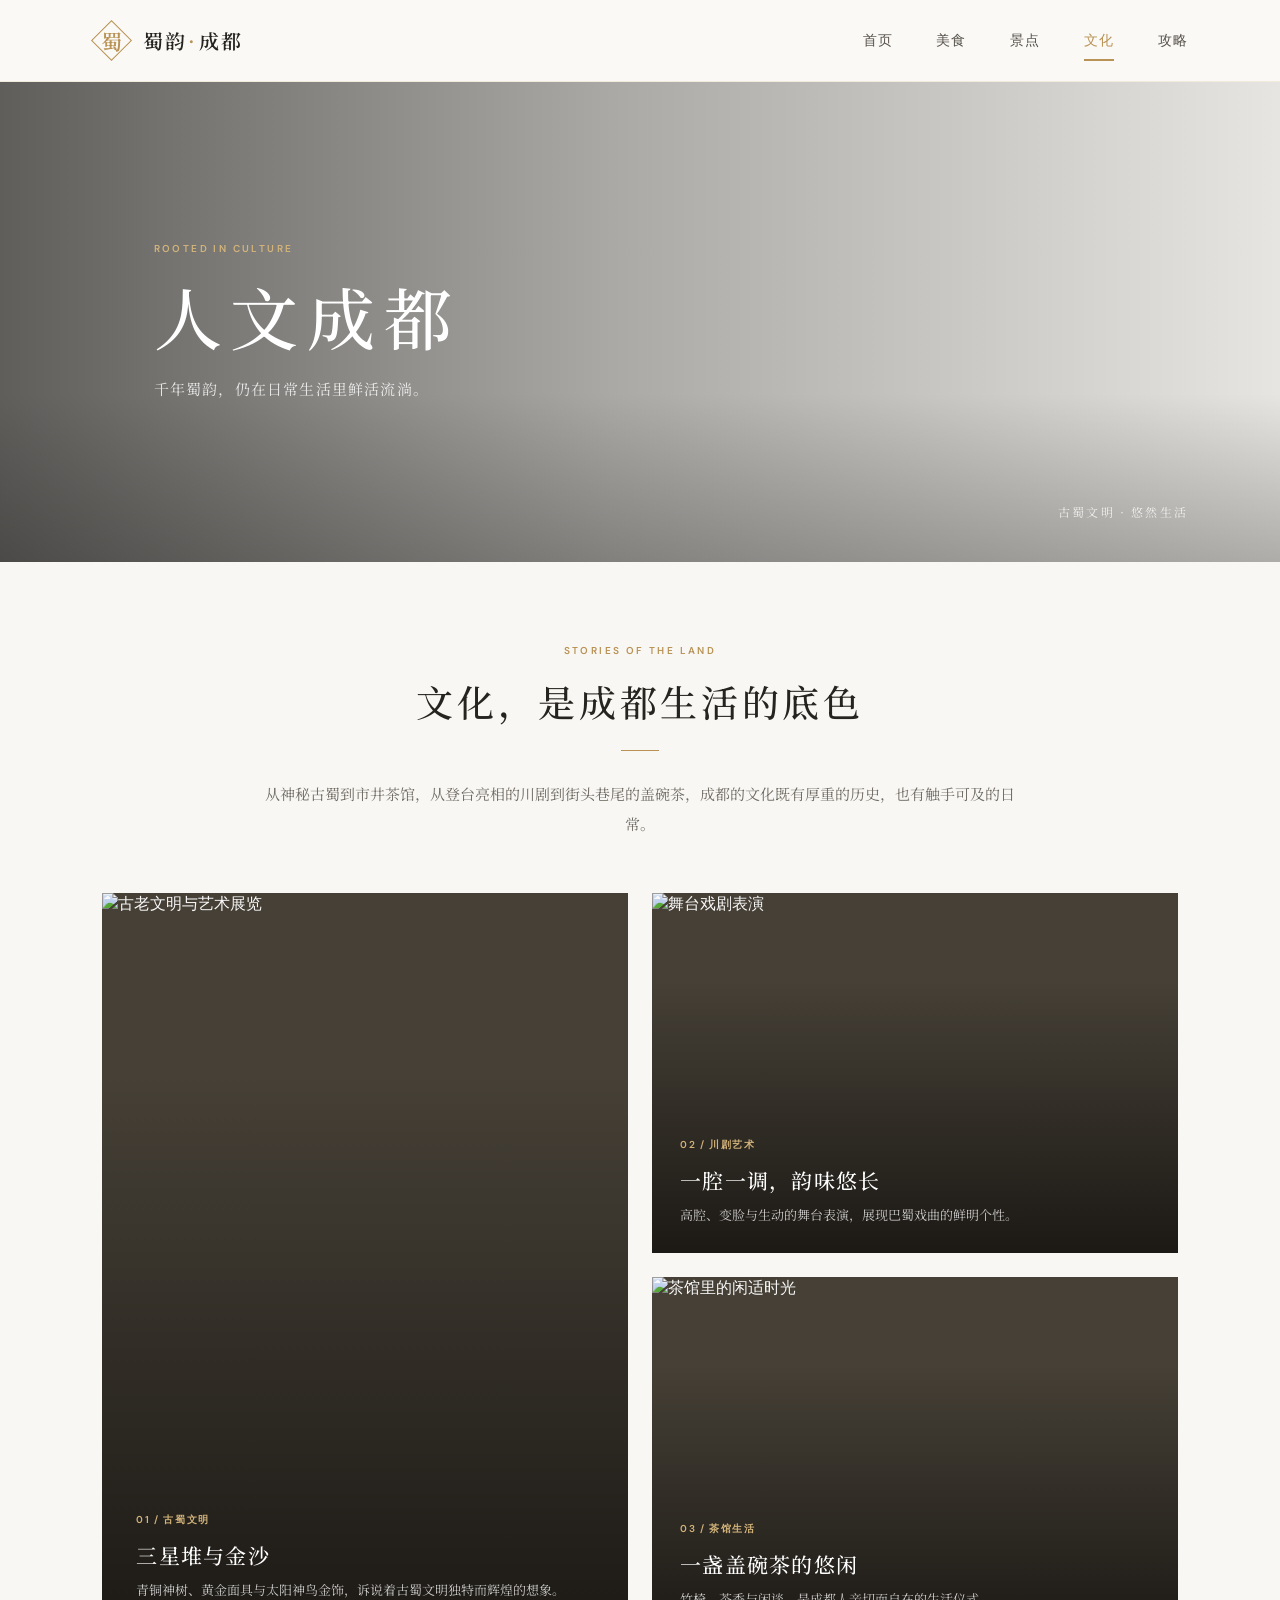
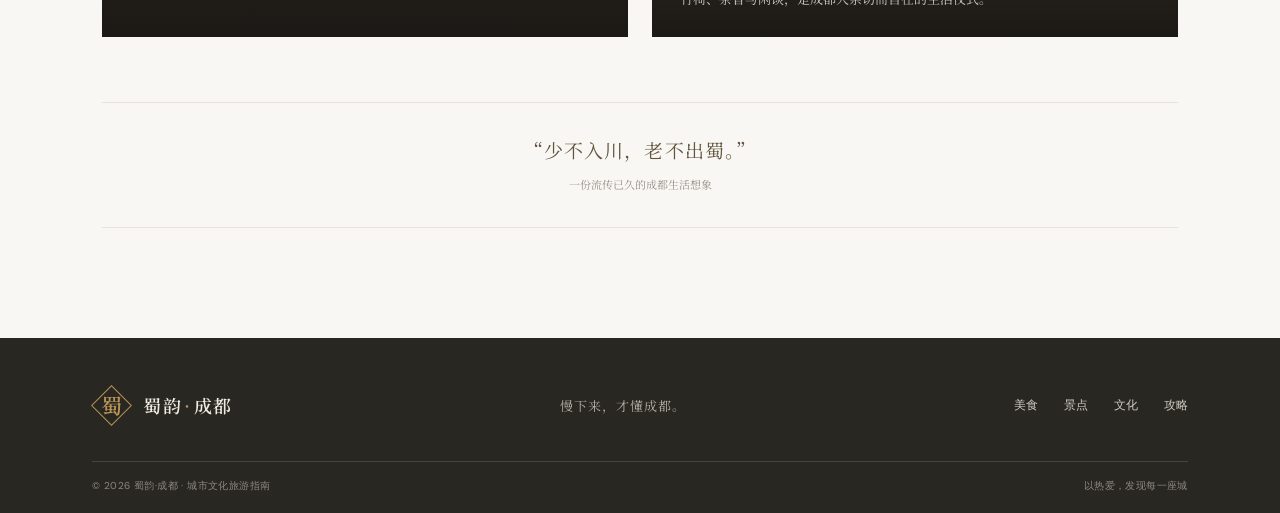
==== culture.html @ 1a60a440 "初始化：蜀韵·成都 旅游文化站点 共 7 个文件：index / food / sights / culture / travel 五个页面 + style.css + script.js" ====
<!doctype html>
<html lang="zh-CN">
<head>
  <meta charset="utf-8">
  <meta name="viewport" content="width=device-width, initial-scale=1">
  <meta name="description" content="读懂古蜀文明、川剧艺术与成都闲适生活。">
  <title>人文成都 — 蜀韵·成都</title>
  <link rel="stylesheet" href="style.css">
  <script src="script.js" defer></script>
</head>
<body>
  <header class="site-header">
    <a class="brand" href="index.html" aria-label="蜀韵成都首页"><span class="brand-mark" aria-hidden="true">蜀</span><span class="brand-name">蜀韵<span>·</span>成都</span></a>
    <button class="menu-toggle" type="button" aria-label="打开导航菜单" aria-expanded="false"><span></span><span></span></button>
    <nav class="main-nav" aria-label="主导航"><a href="index.html">首页</a><a href="food.html">美食</a><a href="sights.html">景点</a><a class="active" aria-current="page" href="culture.html">文化</a><a href="travel.html">攻略</a></nav>
  </header>
  <main>
    <section class="page-hero" style="--page-image: url('https://images.unsplash.com/photo-1513364776144-60967b0f800f?auto=format&fit=crop&w=2000&q=85')">
      <div class="page-hero-shade"></div><div class="page-hero-copy"><p class="eyebrow">ROOTED IN CULTURE</p><h1>人文成都</h1><p>千年蜀韵，仍在日常生活里鲜活流淌。</p></div>
      <span class="page-hero-note">古蜀文明 · 悠然生活</span>
    </section>
    <section class="section-wrap content-section">
      <div class="section-heading"><p class="eyebrow eyebrow-dark">STORIES OF THE LAND</p><h2>文化，是成都生活的底色</h2><span class="heading-rule"></span></div>
      <p class="lead-copy">从神秘古蜀到市井茶馆，从登台亮相的川剧到街头巷尾的盖碗茶，成都的文化既有厚重的历史，也有触手可及的日常。</p>
      <div class="culture-grid">
        <article class="culture-card culture-large"><img src="https://images.unsplash.com/photo-1577083552431-6e5fd01aa342?auto=format&fit=crop&w=1200&q=85" alt="古老文明与艺术展览" loading="lazy"><div><span class="card-kicker">01 / 古蜀文明</span><h3>三星堆与金沙</h3><p>青铜神树、黄金面具与太阳神鸟金饰，诉说着古蜀文明独特而辉煌的想象。</p></div></article>
        <article class="culture-card"><img src="https://images.unsplash.com/photo-1503095396549-807759245b35?auto=format&fit=crop&w=900&q=80" alt="舞台戏剧表演" loading="lazy"><div><span class="card-kicker">02 / 川剧艺术</span><h3>一腔一调，韵味悠长</h3><p>高腔、变脸与生动的舞台表演，展现巴蜀戏曲的鲜明个性。</p></div></article>
        <article class="culture-card"><img src="https://images.unsplash.com/photo-1511537190424-bbbab87ac5eb?auto=format&fit=crop&w=900&q=80" alt="茶馆里的闲适时光" loading="lazy"><div><span class="card-kicker">03 / 茶馆生活</span><h3>一盏盖碗茶的悠闲</h3><p>竹椅、茶香与闲谈，是成都人亲切而自在的生活仪式。</p></div></article>
      </div>
      <div class="quote-band"><p>“少不入川，老不出蜀。”</p><span>一份流传已久的成都生活想象</span></div>
    </section>
  </main>
  <footer class="site-footer"><div class="footer-main"><a class="brand footer-brand" href="index.html"><span class="brand-mark" aria-hidden="true">蜀</span><span class="brand-name">蜀韵<span>·</span>成都</span></a><p>慢下来，才懂成都。</p><nav class="footer-nav" aria-label="页尾导航"><a href="food.html">美食</a><a href="sights.html">景点</a><a href="culture.html">文化</a><a href="travel.html">攻略</a></nav></div><div class="footer-bottom"><span>© 2026 蜀韵·成都 · 城市文化旅游指南</span><span>以热爱，发现每一座城</span></div></footer>
</body>
</html>
---- style.css ----
@import url('https://fonts.googleapis.com/css2?family=DM+Sans:wght@400;500;600;700&family=Noto+Serif+SC:wght@400;500;600;700&display=swap');

:root {
  --ink: #26241f;
  --muted: #77736b;
  --paper: #f8f7f3;
  --gold: #b99255;
  --gold-light: #d2b37a;
  --line: #e8e3d8;
  --serif: "Noto Serif SC", "Songti SC", serif;
  --sans: "DM Sans", "Microsoft YaHei", sans-serif;
}

* { box-sizing: border-box; }
html { scroll-behavior: smooth; }
body { margin: 0; color: var(--ink); background: var(--paper); font-family: var(--sans); -webkit-font-smoothing: antialiased; }
a { color: inherit; text-decoration: none; }
button { font: inherit; }
img { display: block; max-width: 100%; }

.site-header {
  position: relative; z-index: 20; height: 82px; padding: 0 7.2%;
  display: flex; align-items: center; justify-content: space-between;
  background: rgba(250, 249, 246, .97); border-bottom: 1px solid rgba(185, 146, 85, .15);
}
.brand { display: inline-flex; align-items: center; gap: 12px; }
.brand-mark {
  position: relative; width: 39px; height: 39px; display: grid; place-items: center;
  color: var(--gold); font: 600 21px var(--serif);
}
.brand-mark::before { position: absolute; content: ""; inset: 5px; border: 1px solid var(--gold); transform: rotate(45deg); }
.brand-name { font: 600 20px var(--serif); letter-spacing: .08em; }
.brand-name span { color: var(--gold); padding: 0 2px; }
.main-nav { display: flex; align-items: center; gap: clamp(24px, 3.4vw, 52px); height: 100%; }
.main-nav a { height: 100%; display: grid; align-items: center; position: relative; font-size: 14px; letter-spacing: .08em; color: #555149; transition: color .2s ease; }
.main-nav a:hover, .main-nav a.active { color: var(--gold); }
.main-nav a.active::after { position: absolute; content: ""; height: 2px; bottom: 20px; left: 0; right: 0; background: var(--gold); }
.menu-toggle { display: none; }

.hero { position: relative; min-height: min(760px, calc(100svh - 82px)); height: 690px; max-height: 820px; overflow: hidden; color: white; background: #37342e; }
.hero-slide { position: absolute; inset: 0; display: flex; align-items: center; padding: 0 12%; opacity: 0; visibility: hidden; background-image: var(--hero-image); background-position: center; background-size: cover; transition: opacity .8s ease, visibility .8s ease; }
.hero-slide.is-active { opacity: 1; visibility: visible; }
.hero-shade, .page-hero-shade { position: absolute; inset: 0; background: linear-gradient(90deg, rgba(20, 19, 17, .67) 0%, rgba(20, 19, 17, .34) 48%, rgba(20, 19, 17, .08) 100%), linear-gradient(0deg, rgba(20, 19, 17, .27), transparent 35%); }
.hero-copy { position: relative; z-index: 1; max-width: 680px; padding-bottom: 25px; animation: rise .75s both; }
.eyebrow { margin: 0 0 17px; color: var(--gold-light); font: 600 10px var(--sans); letter-spacing: .24em; }
.hero h1, .hero h2, .page-hero h1 { margin: 0; font: 500 clamp(42px, 6vw, 78px)/1.3 var(--serif); letter-spacing: .13em; }
.hero h1 span { color: var(--gold-light); }
.hero-subtitle { margin: 19px 0 32px; color: rgba(255,255,255,.82); font: 400 clamp(14px, 1.4vw, 17px)/1.9 var(--serif); letter-spacing: .07em; }
.button { display: inline-flex; gap: 25px; align-items: center; padding: 14px 20px; font-size: 12px; letter-spacing: .1em; transition: background .2s, color .2s; }
.button-gold { border: 1px solid var(--gold-light); color: #fff; background: rgba(185,146,85,.12); }
.button-gold:hover { background: var(--gold); }
.button span { font-size: 18px; }
.hero-caption, .page-hero-note { position: absolute; z-index: 2; right: 7.2%; bottom: 42px; color: rgba(255,255,255,.78); font: 12px var(--serif); letter-spacing: .18em; }
.hero-controls { position: absolute; z-index: 3; left: 7.2%; bottom: 34px; display: flex; align-items: center; gap: 18px; }
.hero-arrow { width: 34px; height: 34px; border: 1px solid rgba(255,255,255,.4); border-radius: 50%; color: white; background: transparent; cursor: pointer; transition: background .2s; }
.hero-arrow:hover { background: rgba(185,146,85,.7); }
.hero-dots { display: flex; gap: 9px; }
.hero-dot { width: 22px; height: 2px; border: 0; padding: 0; background: rgba(255,255,255,.45); cursor: pointer; transition: width .25s, background .25s; }
.hero-dot.is-active { width: 40px; background: var(--gold-light); }
.hero-index { position: absolute; right: 7.2%; top: 50%; color: rgba(255,255,255,.65); font-size: 11px; letter-spacing: .12em; writing-mode: vertical-rl; }
.hero-index strong { color: #fff; font-size: 15px; }

.section-wrap { width: min(1120px, 84%); margin: 0 auto; }
.intro-section, .discover-section { padding-top: 104px; padding-bottom: 108px; }
.section-heading { margin-bottom: 42px; text-align: center; }
.eyebrow-dark { color: var(--gold); }
.section-heading h2, .video-heading h2 { margin: 0; font: 500 clamp(25px, 3vw, 37px)/1.5 var(--serif); letter-spacing: .1em; }
.heading-rule { display: block; width: 38px; height: 1px; margin: 20px auto 0; background: var(--gold); }
.intro-grid { display: grid; grid-template-columns: 1fr 1.05fr; gap: 7.5%; align-items: center; }
.intro-image { min-height: 425px; background: center/cover url("https://images.unsplash.com/photo-1547981609-4b6bfe67ca0b?auto=format&fit=crop&w=1200&q=85"); }
.image-card { position: relative; }
.image-card::after { position: absolute; content: ""; inset: 14px -14px -14px 14px; border: 1px solid var(--gold); z-index: -1; }
.intro-copy p { margin: 0 0 17px; color: #69665f; font: 14px/2.1 var(--serif); text-align: justify; }
.text-link { display: inline-flex; align-items: center; gap: 18px; margin-top: 10px; padding-bottom: 7px; border-bottom: 1px solid var(--gold); color: #8d6a35; font: 13px var(--serif); letter-spacing: .05em; }
.text-link span { font-size: 18px; transition: transform .2s; }
.text-link:hover span { transform: translateX(4px); }

.video-section { padding: 85px 0 95px; color: #fff; background: #282722; }
.video-wrap { width: min(1000px, 84%); margin: auto; }
.video-heading { margin-bottom: 32px; text-align: center; }
.video-heading h2 { font-size: clamp(25px, 3vw, 34px); }
.video-heading > p:last-child { margin: 13px 0 0; color: #b9b5ab; font: 13px var(--serif); letter-spacing: .06em; }
.video-frame { position: relative; aspect-ratio: 16 / 8.3; overflow: hidden; background: #111; }
.video-frame video { width: 100%; height: 100%; object-fit: cover; }
.video-label { position: absolute; right: 20px; bottom: 18px; color: rgba(255,255,255,.8); font-size: 9px; letter-spacing: .2em; pointer-events: none; }
.discover-section { padding-bottom: 120px; }
.feature-grid { display: grid; grid-template-columns: repeat(3, 1fr); gap: 22px; }
.feature-card { position: relative; height: 360px; overflow: hidden; color: white; background: #544d41; }
.feature-card::after { position: absolute; content: ""; inset: 0; background: linear-gradient(0deg, rgba(15,14,12,.82), rgba(15,14,12,0) 68%); }
.feature-card img { width: 100%; height: 100%; object-fit: cover; transition: transform .6s; }
.feature-card:hover img { transform: scale(1.05); }
.feature-card > div { position: absolute; z-index: 1; left: 25px; bottom: 25px; }
.feature-card > div p { margin: 0 0 8px; color: var(--gold-light); font-size: 9px; letter-spacing: .15em; }
.feature-card h3 { margin: 0 0 9px; font: 500 25px var(--serif); letter-spacing: .1em; }
.feature-card > div span { color: rgba(255,255,255,.75); font: 12px var(--serif); }
.feature-card b { margin-left: 12px; color: var(--gold-light); font-size: 17px; }
.feature-number { position: absolute; z-index: 1; top: 17px; left: 19px; color: white; font: 12px var(--sans); letter-spacing: .15em; }

.page-hero { position: relative; height: 480px; display: flex; align-items: center; padding: 0 12%; overflow: hidden; color: #fff; background: center/cover var(--page-image, #554d40); }
.page-hero-copy { position: relative; z-index: 1; }
.page-hero h1 { font-size: clamp(42px, 6vw, 68px); }
.page-hero-copy > p:last-child { margin: 15px 0 0; color: rgba(255,255,255,.82); font: 15px/1.8 var(--serif); letter-spacing: .08em; }
.content-section { padding-top: 82px; padding-bottom: 110px; }
.content-section .section-heading { margin-bottom: 28px; }
.lead-copy { max-width: 760px; margin: 0 auto 54px; color: #706c64; font: 15px/2 var(--serif); text-align: center; }
.food-grid { display: grid; grid-template-columns: repeat(3, 1fr); gap: 24px; }
.story-card { background: #fff; }
.story-card img { width: 100%; height: 235px; object-fit: cover; }
.story-card > div { padding: 24px 24px 27px; }
.card-kicker { color: var(--gold); font: 600 10px var(--sans); letter-spacing: .16em; }
.story-card h3, .culture-card h3 { margin: 12px 0 10px; font: 500 21px var(--serif); letter-spacing: .06em; }
.story-card p, .culture-card p { margin: 0; color: var(--muted); font: 13px/1.9 var(--serif); }
.quote-band { margin-top: 65px; padding: 33px 20px; border-top: 1px solid var(--line); border-bottom: 1px solid var(--line); text-align: center; }
.quote-band p { margin: 0 0 10px; color: #62533d; font: 19px var(--serif); letter-spacing: .06em; }
.quote-band span { color: #969087; font: 11px var(--serif); }

.destination-list { display: grid; gap: 34px; }
.destination-card { min-height: 330px; display: grid; grid-template-columns: 1.15fr 1fr; background: #fff; }
.destination-card img { width: 100%; height: 100%; min-height: 330px; object-fit: cover; }
.destination-copy { align-self: center; padding: 38px 9%; }
.destination-copy h3 { margin: 14px 0; font: 500 27px var(--serif); letter-spacing: .08em; }
.destination-copy p { margin: 0; color: var(--muted); font: 14px/2 var(--serif); }
.destination-reverse img { order: 2; }

.culture-grid { display: grid; grid-template-columns: 1fr 1fr; gap: 24px; }
.culture-card { position: relative; min-height: 360px; overflow: hidden; background: #474137; color: white; }
.culture-card img { position: absolute; width: 100%; height: 100%; object-fit: cover; }
.culture-card::after { position: absolute; content: ""; inset: 0; background: linear-gradient(0deg, rgba(22,20,17,.88), rgba(22,20,17,.03) 75%); }
.culture-card > div { position: absolute; z-index: 1; left: 28px; right: 28px; bottom: 25px; }
.culture-card p { color: rgba(255,255,255,.76); }
.culture-card h3 { margin-bottom: 8px; }
.culture-card .card-kicker { color: var(--gold-light); }
.culture-large { grid-row: span 2; min-height: 744px; }
.culture-large > div { left: 34px; right: 34px; bottom: 34px; }

.itinerary { border-top: 1px solid var(--line); }
.itinerary-day { display: grid; grid-template-columns: 150px 1fr; gap: 24px; padding: 30px 0; border-bottom: 1px solid var(--line); }
.day-index { padding-top: 5px; color: var(--gold); font: 600 11px var(--sans); letter-spacing: .16em; }
.itinerary-day h3, .tips-panel h3 { margin: 0 0 11px; font: 500 21px var(--serif); letter-spacing: .05em; }
.itinerary-day p { max-width: 740px; margin: 0 0 13px; color: var(--muted); font: 14px/2 var(--serif); }
.route-tags { color: #9a7a48; font: 11px var(--serif); letter-spacing: .05em; }
.tips-panel { display: grid; grid-template-columns: 1fr 2fr; gap: 28px; margin-top: 48px; padding: 32px; background: #f0ede5; }
.tips-panel h3 { margin-top: 10px; }
.tips-panel ul { margin: 0; padding-left: 18px; color: #6f6b63; font: 13px/2.1 var(--serif); }

.site-footer { padding: 48px 7.2% 20px; color: #eeeae1; background: #282722; }
.footer-main { display: flex; align-items: center; justify-content: space-between; padding-bottom: 36px; }
.footer-brand .brand-name { font-size: 18px; }
.footer-main > p { margin: 0; color: #b7b2a7; font: 13px var(--serif); letter-spacing: .08em; }
.footer-nav { display: flex; gap: 26px; }
.footer-nav a { color: #cfcbc2; font-size: 12px; transition: color .2s; }
.footer-nav a:hover { color: var(--gold-light); }
.footer-bottom { display: flex; justify-content: space-between; gap: 20px; padding-top: 17px; border-top: 1px solid rgba(255,255,255,.13); color: #8c887f; font-size: 10px; letter-spacing: .04em; }

@keyframes rise { from { opacity: 0; transform: translateY(12px); } to { opacity: 1; transform: translateY(0); } }
@media (max-width: 760px) {
  .site-header { height: 70px; padding: 0 6%; }
  .brand-mark { width: 34px; height: 34px; font-size: 18px; }
  .brand-name { font-size: 18px; }
  .menu-toggle { display: flex; width: 40px; height: 40px; flex-direction: column; justify-content: center; gap: 6px; border: 0; background: transparent; cursor: pointer; }
  .menu-toggle span { display: block; width: 23px; height: 1px; margin-left: auto; background: var(--ink); transition: transform .2s; }
  .menu-toggle[aria-expanded="true"] span:first-child { transform: translateY(3.5px) rotate(45deg); }
  .menu-toggle[aria-expanded="true"] span:last-child { transform: translateY(-3.5px) rotate(-45deg); }
  .main-nav { position: absolute; top: 70px; left: 0; right: 0; display: none; height: auto; padding: 8px 6% 18px; flex-direction: column; align-items: stretch; gap: 0; background: var(--paper); border-bottom: 1px solid var(--line); }
  .main-nav.is-open { display: flex; }
  .main-nav a { height: 43px; }
  .main-nav a.active::after { right: auto; bottom: 5px; width: 22px; }
  .hero { height: calc(88svh - 70px); min-height: 520px; max-height: 700px; }
  .hero-slide { padding: 0 8%; background-position: 58% center; }
  .hero h1, .hero h2 { font-size: clamp(38px, 10vw, 58px); }
  .hero-subtitle { max-width: 340px; }
  .hero-caption, .page-hero-note { right: 7%; bottom: 30px; font-size: 10px; }
  .hero-controls { left: 7%; bottom: 23px; gap: 11px; }
  .hero-arrow { width: 30px; height: 30px; }
  .hero-index { display: none; }
  .section-wrap, .video-wrap { width: 86%; }
  .intro-section, .discover-section { padding-top: 72px; padding-bottom: 78px; }
  .intro-grid { grid-template-columns: 1fr; gap: 32px; }
  .intro-image { min-height: 300px; margin-right: 10px; }
  .intro-copy p { font-size: 13px; }
  .video-section { padding: 66px 0; }
  .video-frame { aspect-ratio: 16 / 10; }
  .feature-grid { grid-template-columns: 1fr; gap: 15px; }
  .feature-card { height: 320px; }
  .page-hero { height: 390px; padding: 0 8%; background-position: 58% center; }
  .page-hero h1 { font-size: 48px; }
  .content-section { padding-top: 64px; padding-bottom: 75px; }
  .lead-copy { font-size: 13px; text-align: left; }
  .food-grid { grid-template-columns: 1fr; }
  .story-card img { height: 240px; }
  .destination-card { grid-template-columns: 1fr; }
  .destination-card img { min-height: 240px; height: 240px; }
  .destination-reverse img { order: 0; }
  .destination-copy { padding: 27px 7%; }
  .culture-grid { grid-template-columns: 1fr; }
  .culture-card, .culture-large { grid-row: auto; min-height: 340px; }
  .itinerary-day { grid-template-columns: 1fr; gap: 12px; padding: 24px 0; }
  .tips-panel { grid-template-columns: 1fr; gap: 12px; padding: 25px 22px; }
  .footer-main { align-items: flex-start; flex-wrap: wrap; gap: 20px; }
  .footer-main > p { order: 3; width: 100%; }
  .footer-nav { gap: 15px; flex-wrap: wrap; justify-content: flex-end; }
  .footer-bottom { flex-direction: column; gap: 8px; }
}
@media (prefers-reduced-motion: reduce) {
  *, *::before, *::after { scroll-behavior: auto !important; animation-duration: .01ms !important; transition-duration: .01ms !important; }
}
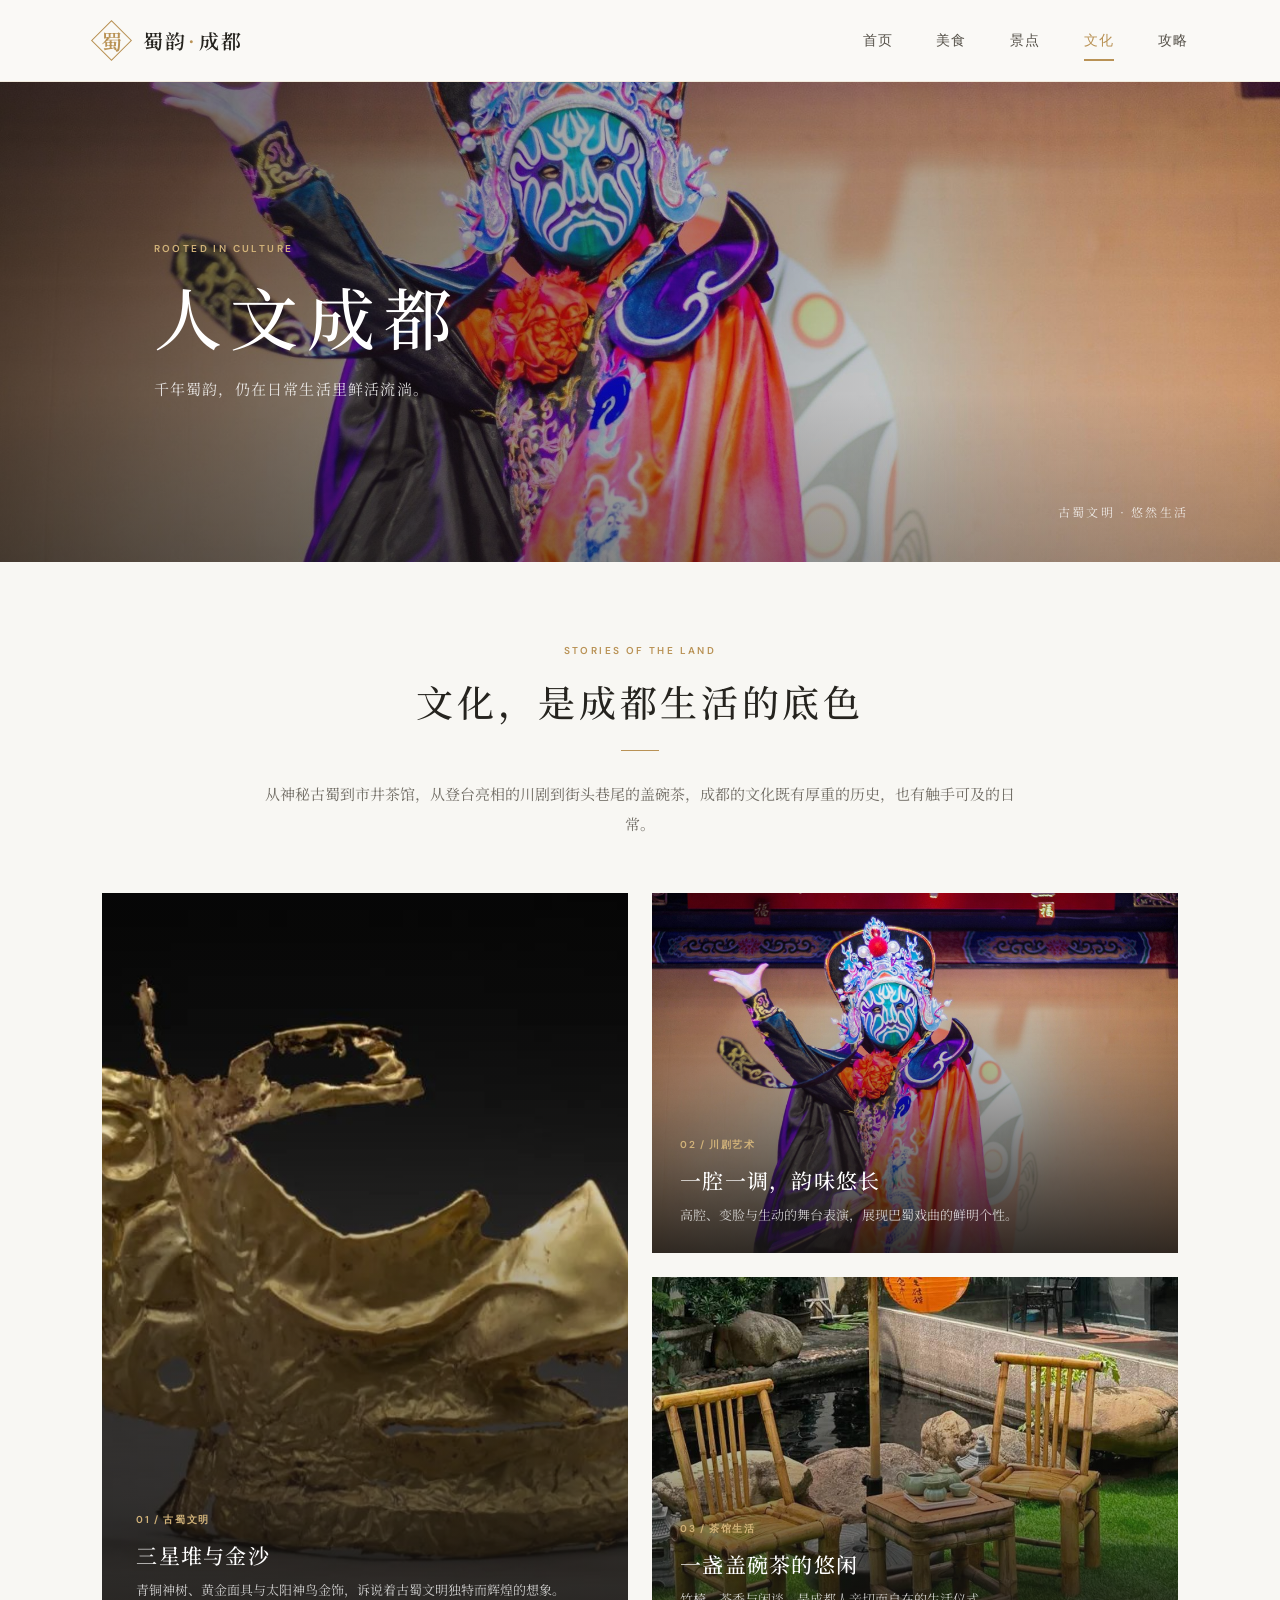
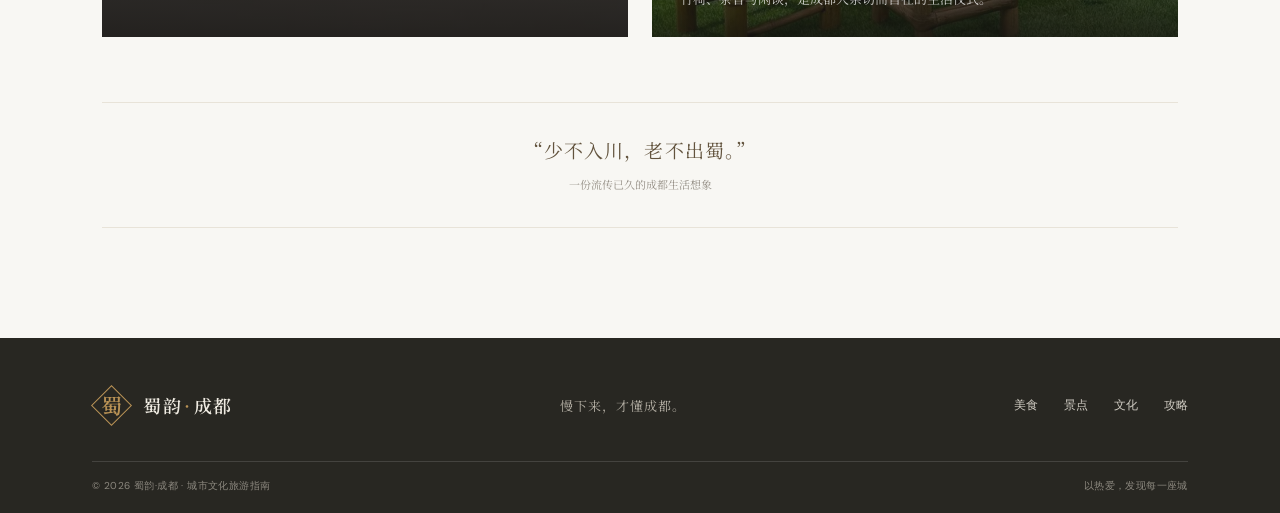
==== commit 7ced65be: "素材本地化：图片与影像全部换成成都实拍 - 12 处 Unsplash 外链改为本地 images/ 目录（11 张，已压缩至 2.25MB） - 移除 MDN 花卉示例视频，改为成都影像轮播（24s" ====
--- a/culture.html
+++ b/culture.html
@@ -15,7 +15,7 @@
     <nav class="main-nav" aria-label="主导航"><a href="index.html">首页</a><a href="food.html">美食</a><a href="sights.html">景点</a><a class="active" aria-current="page" href="culture.html">文化</a><a href="travel.html">攻略</a></nav>
   </header>
   <main>
-    <section class="page-hero" style="--page-image: url('https://images.unsplash.com/photo-1513364776144-60967b0f800f?auto=format&fit=crop&w=2000&q=85')">
+    <section class="page-hero" style="--page-image: url('images/culture-opera.jpg')">
       <div class="page-hero-shade"></div><div class="page-hero-copy"><p class="eyebrow">ROOTED IN CULTURE</p><h1>人文成都</h1><p>千年蜀韵，仍在日常生活里鲜活流淌。</p></div>
       <span class="page-hero-note">古蜀文明 · 悠然生活</span>
     </section>
@@ -23,9 +23,9 @@
       <div class="section-heading"><p class="eyebrow eyebrow-dark">STORIES OF THE LAND</p><h2>文化，是成都生活的底色</h2><span class="heading-rule"></span></div>
       <p class="lead-copy">从神秘古蜀到市井茶馆，从登台亮相的川剧到街头巷尾的盖碗茶，成都的文化既有厚重的历史，也有触手可及的日常。</p>
       <div class="culture-grid">
-        <article class="culture-card culture-large"><img src="https://images.unsplash.com/photo-1577083552431-6e5fd01aa342?auto=format&fit=crop&w=1200&q=85" alt="古老文明与艺术展览" loading="lazy"><div><span class="card-kicker">01 / 古蜀文明</span><h3>三星堆与金沙</h3><p>青铜神树、黄金面具与太阳神鸟金饰，诉说着古蜀文明独特而辉煌的想象。</p></div></article>
-        <article class="culture-card"><img src="https://images.unsplash.com/photo-1503095396549-807759245b35?auto=format&fit=crop&w=900&q=80" alt="舞台戏剧表演" loading="lazy"><div><span class="card-kicker">02 / 川剧艺术</span><h3>一腔一调，韵味悠长</h3><p>高腔、变脸与生动的舞台表演，展现巴蜀戏曲的鲜明个性。</p></div></article>
-        <article class="culture-card"><img src="https://images.unsplash.com/photo-1511537190424-bbbab87ac5eb?auto=format&fit=crop&w=900&q=80" alt="茶馆里的闲适时光" loading="lazy"><div><span class="card-kicker">03 / 茶馆生活</span><h3>一盏盖碗茶的悠闲</h3><p>竹椅、茶香与闲谈，是成都人亲切而自在的生活仪式。</p></div></article>
+        <article class="culture-card culture-large"><img src="images/culture-sanxingdui.jpg" alt="古老文明与艺术展览" loading="lazy"><div><span class="card-kicker">01 / 古蜀文明</span><h3>三星堆与金沙</h3><p>青铜神树、黄金面具与太阳神鸟金饰，诉说着古蜀文明独特而辉煌的想象。</p></div></article>
+        <article class="culture-card"><img src="images/culture-opera.jpg" alt="舞台戏剧表演" loading="lazy"><div><span class="card-kicker">02 / 川剧艺术</span><h3>一腔一调，韵味悠长</h3><p>高腔、变脸与生动的舞台表演，展现巴蜀戏曲的鲜明个性。</p></div></article>
+        <article class="culture-card"><img src="images/culture-teahouse.jpg" alt="茶馆里的闲适时光" loading="lazy"><div><span class="card-kicker">03 / 茶馆生活</span><h3>一盏盖碗茶的悠闲</h3><p>竹椅、茶香与闲谈，是成都人亲切而自在的生活仪式。</p></div></article>
       </div>
       <div class="quote-band"><p>“少不入川，老不出蜀。”</p><span>一份流传已久的成都生活想象</span></div>
     </section>
--- a/style.css
+++ b/style.css
@@ -67,7 +67,7 @@
 .section-heading h2, .video-heading h2 { margin: 0; font: 500 clamp(25px, 3vw, 37px)/1.5 var(--serif); letter-spacing: .1em; }
 .heading-rule { display: block; width: 38px; height: 1px; margin: 20px auto 0; background: var(--gold); }
 .intro-grid { display: grid; grid-template-columns: 1fr 1.05fr; gap: 7.5%; align-items: center; }
-.intro-image { min-height: 425px; background: center/cover url("https://images.unsplash.com/photo-1547981609-4b6bfe67ca0b?auto=format&fit=crop&w=1200&q=85"); }
+.intro-image { min-height: 425px; background: center/cover url("images/sights-kuanzhai.jpg"); }
 .image-card { position: relative; }
 .image-card::after { position: absolute; content: ""; inset: 14px -14px -14px 14px; border: 1px solid var(--gold); z-index: -1; }
 .intro-copy p { margin: 0 0 17px; color: #69665f; font: 14px/2.1 var(--serif); text-align: justify; }
@@ -204,3 +204,33 @@
 @media (prefers-reduced-motion: reduce) {
   *, *::before, *::after { scroll-behavior: auto !important; animation-duration: .01ms !important; transition-duration: .01ms !important; }
 }
+
+/* ===== 成都影像轮播（替代原来的示例视频）===== */
+.film-slide {
+  position: absolute;
+  inset: 0;
+  background: center / cover no-repeat var(--film-image);
+  opacity: 0;
+  transform: scale(1.12);
+  animation: filmCycle 24s ease-in-out infinite;
+  will-change: opacity, transform;
+}
+.film-1 { animation-delay: 0s; }
+.film-2 { animation-delay: 6s; }
+.film-3 { animation-delay: 12s; }
+.film-4 { animation-delay: 18s; }
+
+@keyframes filmCycle {
+  0%   { opacity: 0; transform: scale(1.14); }
+  4%   { opacity: 1; }
+  21%  { opacity: 1; transform: scale(1.04); }
+  27%  { opacity: 0; transform: scale(1.02); }
+  100% { opacity: 0; transform: scale(1.14); }
+}
+
+.film-strip { display: block; }
+
+@media (prefers-reduced-motion: reduce) {
+  .film-slide { animation: none; }
+  .film-slide.film-1 { opacity: 1; transform: none; }
+}
